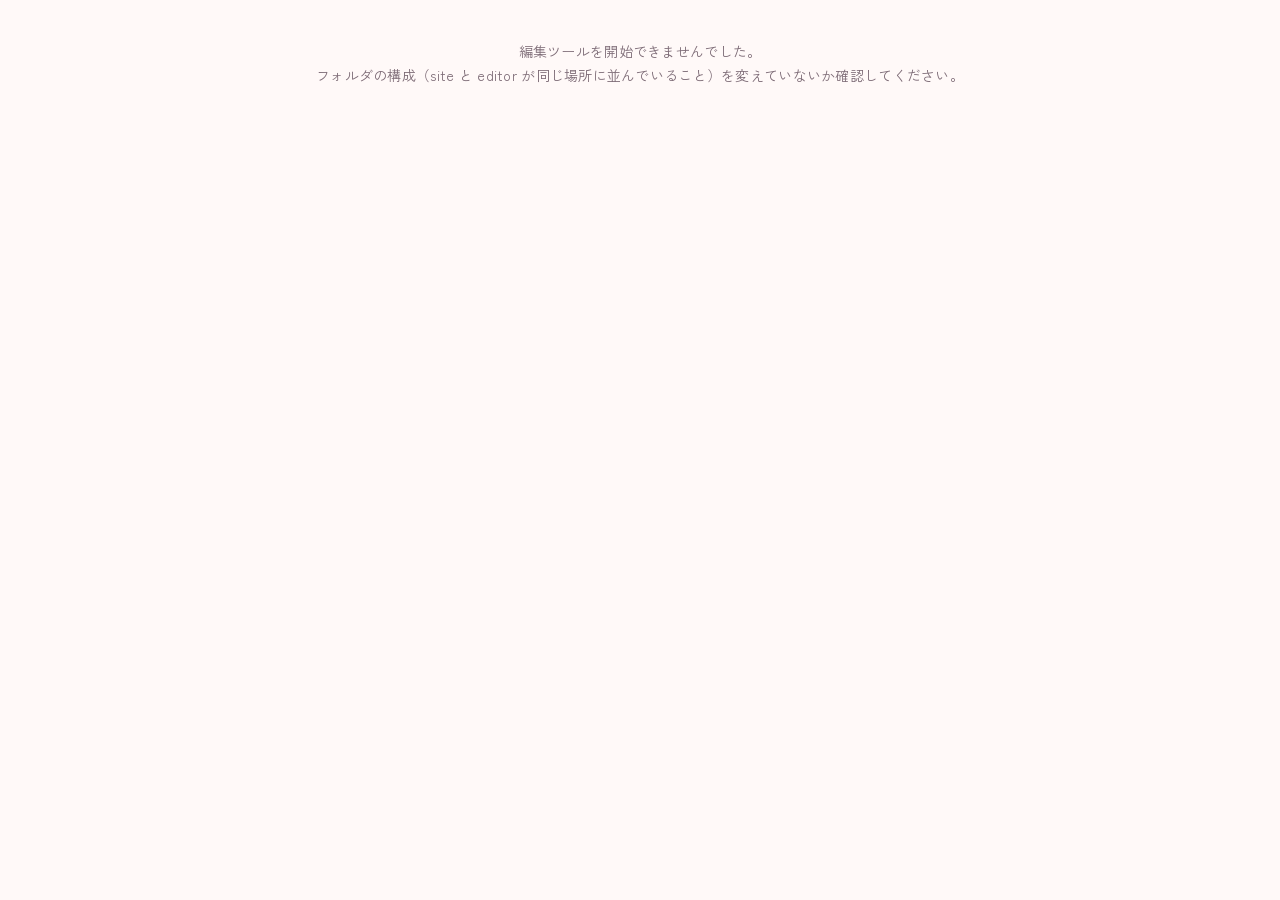
==== index.html @ 4fd126c3 "Add files via upload" ====
<!doctype html>
<html lang="ja">
<head>
<meta charset="utf-8">
<meta name="viewport" content="width=device-width,initial-scale=1">
<meta name="robots" content="noindex,nofollow">
<title>melune 編集ツール</title>
<link rel="stylesheet" href="https://fonts.googleapis.com/css2?family=Zen+Kaku+Gothic+New:wght@300;400;500;700&amp;family=Zen+Maru+Gothic:wght@300;400;500;700&amp;family=Shippori+Mincho:wght@400;500;700&amp;family=Cormorant+Garamond:ital,wght@0,300;0,400;0,500;0,700;1,300;1,400;1,500;1,700&amp;family=Dancing+Script:wght@400;500;700&amp;family=Yomogi&amp;family=DotGothic16&amp;display=swap">
<link rel="stylesheet" href="editor.css">
</head>
<body>
<div id="editor"></div>
<noscript><p style="padding:2em;text-align:center">この編集ツールを使うには JavaScript を有効にしてください。</p></noscript>
<script src="../site/data/site.js"></script>
<script src="../site/assets/site.js"></script>
<script src="editor.js"></script>
</body>
</html>
---- editor.css ----
/* melune editor styles (local tool) */
html,body{margin:0;padding:0}
body{background:#FFF9F8;color-scheme:light}
#editor{--ink:#493843;--bg:#FFF9F8;--rose:#EBA4B7;--rose-d:#A9475F;--tint:#FCEEF1;--lilac:#F1EAF8;--line:#EADCE1;--mute:#7C6A75;
  position:relative;min-height:100vh;background:var(--bg);color:var(--ink);font-family:'Zen Kaku Gothic New','Hiragino Kaku Gothic ProN','Yu Gothic',sans-serif;font-size:14px;line-height:1.7;letter-spacing:.02em}
#editor *,#editor *::before,#editor *::after{box-sizing:border-box}
#editor [hidden]{display:none!important}
#editor h2{margin:0 0 6px;font-size:16px;font-weight:700;letter-spacing:.08em}
#editor p{margin:0}
#editor button,#editor input,#editor select,#editor textarea{font:inherit;color:inherit}
#editor :focus-visible{outline:2px solid var(--rose-d);outline-offset:2px}
#editor .ed-bar{position:sticky;top:env(safe-area-inset-top,0px);z-index:20;background:color-mix(in srgb,var(--bg) 92%,transparent);-webkit-backdrop-filter:blur(10px);backdrop-filter:blur(10px);border-bottom:1px solid var(--line);
  padding:10px clamp(12px,3vw,24px);display:flex;flex-wrap:wrap;align-items:center;justify-content:space-between;gap:8px 16px}
#editor .ed-top{display:flex;flex-wrap:wrap;align-items:baseline;gap:2px 14px;min-width:0}
#editor .ed-brand{font-family:'Cormorant Garamond','Shippori Mincho',serif;font-size:22px;font-weight:600;letter-spacing:.12em}
#editor .ed-brand small{font-family:inherit;font-size:12px;margin-left:10px;color:var(--mute);letter-spacing:.1em;font-family:'Zen Kaku Gothic New',sans-serif}
#editor .ed-status{font-size:12px;color:var(--mute)}
#editor .ed-status b{font-weight:500;color:var(--rose-d)}
#editor .ed-status .bad{color:#B3261E}
#editor .ed-actions{display:flex;flex-wrap:wrap;gap:8px}
#editor .btn-s,#editor .btn-p,#editor .btn-d{display:inline-flex;align-items:center;justify-content:center;gap:6px;padding:7px 16px;border-radius:999px;cursor:pointer;border:1px solid var(--line);background:#fff;font-size:13px;letter-spacing:.06em;line-height:1.5;transition:background-color .2s,transform .15s}
#editor .btn-s:hover{background:var(--tint)}
#editor .btn-p{background:var(--ink);border-color:var(--ink);color:#fff}
#editor .btn-p:hover{background:#5d4a56}
#editor .btn-d{color:var(--rose-d);background:transparent}
#editor .btn-d:hover{background:#FBE9EC}
#editor .btn-d.is-armed{background:var(--rose-d);color:#fff;border-color:var(--rose-d)}
#editor button:disabled{opacity:.5;cursor:not-allowed}
#editor .ed-tabs{display:flex;gap:4px;overflow-x:auto;padding:10px clamp(12px,3vw,24px) 0;max-width:920px;margin:0 auto;scrollbar-width:thin}
#editor .ed-tabs button{flex:none;border:0;background:transparent;padding:8px 16px;border-radius:12px 12px 0 0;cursor:pointer;color:var(--mute);font-size:14px;letter-spacing:.08em;border-bottom:2px solid transparent}
#editor .ed-tabs button[aria-selected="true"]{color:var(--ink);font-weight:700;border-bottom-color:var(--rose)}
#editor .ed-main{max-width:920px;margin:0 auto;padding:16px clamp(12px,3vw,24px) 40px;display:flex;flex-direction:column;gap:14px}
#editor .ed-card{background:#fff;border:1px solid var(--line);border-radius:18px;padding:clamp(14px,3vw,22px)}
#editor .ed-hint{font-size:12px;color:var(--mute);margin:2px 0 10px}
#editor .ed-warn{font-size:12px;color:var(--rose-d);margin:6px 0}
#editor .row{display:flex;flex-wrap:wrap;gap:8px;align-items:center;margin-top:10px}
#editor label.f{display:flex;flex-direction:column;gap:3px;font-size:12px;color:var(--mute);margin-top:10px;min-width:0}
#editor label.f>input,#editor label.f>textarea,#editor label.f>select,#editor .f-in{width:100%;padding:8px 12px;border:1px solid var(--line);border-radius:12px;background:#fff;color:var(--ink);font-size:14px;letter-spacing:.02em}
#editor textarea{resize:vertical;min-height:70px;line-height:1.7}
#editor .thumb-hero{border-radius:14px;background:var(--lilac);overflow:hidden;line-height:0;max-width:560px}
#editor .thumb-hero img{width:100%;height:auto;display:block}
#editor .thumb-hero.empty{display:flex;align-items:center;justify-content:center;aspect-ratio:21/9;color:var(--mute);font-size:12px;line-height:1.5}
#editor .thumb-icon{width:96px;height:96px;border-radius:50%;background:var(--lilac);object-fit:cover;display:block}
#editor .thumb-icon.empty{display:flex;align-items:center;justify-content:center;color:var(--mute);font-size:12px}
#editor .pair{display:grid;grid-template-columns:1fr 1fr;gap:0 12px}
#editor .link-row{display:grid;grid-template-columns:minmax(0,1fr) minmax(0,2fr) auto;gap:8px;margin-top:8px;align-items:center}
#editor .link-row input,#editor .cat-row input{width:100%;padding:8px 12px;border:1px solid var(--line);border-radius:12px;background:#fff;min-width:0}
#editor .cat-row{display:grid;grid-template-columns:minmax(0,1fr) auto;gap:8px;margin-top:8px;align-items:center}
#editor .cat-row .row{margin:0}
#editor .wk{display:grid;grid-template-columns:minmax(72px,120px) minmax(0,1fr);gap:14px;padding:14px 0;border-top:1px solid var(--line)}
#editor .wk:first-of-type{border-top:0}
#editor .wk-thumb{position:relative;line-height:0;align-self:start;background:var(--lilac);border-radius:10px;overflow:hidden;min-height:60px}
#editor .wk-thumb img{width:100%;height:auto;display:block}
#editor .wk-no{position:absolute;left:6px;top:6px;line-height:1;font-size:11px;padding:3px 7px;border-radius:999px;background:rgba(255,255,255,.92);color:var(--ink)}
#editor .wk .row{margin-top:10px}
#editor .empty-note{padding:22px;text-align:center;color:var(--mute);background:var(--tint);border-radius:14px}
#editor .seg{display:inline-flex;border:1px solid var(--line);border-radius:999px;overflow:hidden;background:#fff}
#editor .seg label,#editor .seg button{padding:6px 16px;cursor:pointer;font-size:13px;border:0;background:transparent;margin:0}
#editor .seg input{position:absolute;opacity:0;pointer-events:none}
#editor .seg label:has(input:checked),#editor .seg button[aria-pressed="true"]{background:var(--ink);color:#fff}
#editor .seg label:has(input:focus-visible){outline:2px solid var(--rose-d);outline-offset:-2px}
#editor .color-row{display:flex;gap:8px;align-items:center}
#editor .color-row input[type=color]{width:42px;height:36px;padding:2px;border:1px solid var(--line);border-radius:10px;background:#fff;cursor:pointer;flex:none}
#editor .color-row input[type=text]{width:110px;padding:8px 10px;border:1px solid var(--line);border-radius:12px;background:#fff;font-variant-numeric:tabular-nums}
#editor .chk{display:flex;align-items:center;gap:8px;margin-top:12px;font-size:14px;cursor:pointer}
#editor .sample{margin-top:14px;padding:22px 18px;border-radius:16px;background:var(--bg);color:var(--ink);border:1px dashed var(--line);font-family:var(--f-body);font-weight:var(--fw-body);font-style:var(--fst);text-align:center}
#editor .sample .s-h{font-family:var(--f-head);font-weight:var(--fw-head);font-size:26px;letter-spacing:.14em;line-height:1.3}
#editor .sample .s-t{font-family:var(--f-head);font-weight:var(--fw-head);letter-spacing:.2em;margin-top:4px}
#editor .sample .s-b{margin-top:10px;font-size:14px}
#editor .sample .s-chip{display:inline-block;margin-top:12px;padding:3px 16px;border-radius:999px;background:color-mix(in srgb,var(--accent) 40%,var(--bg));font-size:12px;letter-spacing:.1em}
#editor .meter{height:10px;border-radius:999px;background:var(--lilac);overflow:hidden;margin-top:8px}
#editor .meter i{display:block;height:100%;background:var(--rose);border-radius:999px}
#editor .meter.is-over i{background:#B3261E}
#editor .checks{list-style:none;margin:8px 0 0;padding:0;display:flex;flex-direction:column;gap:4px;font-size:13px}
#editor .checks li::before{content:"○";color:var(--rose-d);margin-right:8px}
#editor .checks li.ok::before{content:"●"}
#editor .ed-foot{max-width:920px;margin:0 auto;padding:0 clamp(12px,3vw,24px) 36px;text-align:center}
#editor .ed-foot button{border:0;background:none;color:var(--mute);text-decoration:underline;text-underline-offset:4px;cursor:pointer;font-size:12px}
#editor .ed-busy,#editor .ed-toast{position:fixed;left:50%;transform:translateX(-50%);z-index:90;padding:9px 20px;border-radius:999px;font-size:13px;max-width:calc(100vw - 32px);text-align:center;box-shadow:0 10px 30px rgba(73,56,67,.22)}
#editor .ed-busy{top:calc(env(safe-area-inset-top,0px) + 76px);background:#fff;color:var(--ink);border:1px solid var(--line)}
#editor .ed-toast{bottom:calc(env(safe-area-inset-bottom,0px) + 24px);background:var(--ink);color:#fff}
#editor .ed-toast.bad{background:#8E2A2A}
#editor .ed-ov{position:fixed;inset:0;z-index:70;background:rgba(73,56,67,.5);display:flex;align-items:center;justify-content:center;padding:clamp(8px,2vw,24px)}
#editor .dlg{background:var(--bg);border-radius:20px;padding:24px;max-width:460px;width:100%;box-shadow:0 24px 70px rgba(73,56,67,.3)}
#editor .dlg p+p{margin-top:8px}
#editor .dlg .row{justify-content:flex-end;margin-top:18px}
#editor .pv{background:var(--bg);border-radius:20px;width:100%;height:100%;max-width:1400px;display:flex;flex-direction:column;overflow:hidden}
#editor .pv-bar{display:flex;flex-wrap:wrap;align-items:center;gap:8px 12px;padding:10px 14px;border-bottom:1px solid var(--line)}
#editor .pv-note{font-size:12px;color:var(--mute);flex:1 1 180px;min-width:0}
#editor .pv-stage{flex:1;min-height:0;overflow:auto;background:#EDE3E9;display:flex;justify-content:center;align-items:flex-start;padding:12px}
#editor .pv-stage iframe{border:0;display:block;background:#fff}
#editor .pv-pc{overflow:hidden;border-radius:10px;box-shadow:0 8px 30px rgba(73,56,67,.2);background:#fff;flex:none}
#editor .pv-sp{flex:none;padding:10px;border-radius:38px;background:var(--ink);box-shadow:0 12px 36px rgba(73,56,67,.3)}
#editor .pv-sp iframe{border-radius:28px}
#editor .ed-boot{padding:40px 20px;text-align:center;color:var(--mute)}
@media (max-width:640px){
  #editor .pair{grid-template-columns:1fr}
  #editor .link-row{grid-template-columns:1fr auto}
  #editor .link-row input:nth-child(2){grid-column:1 / -1;grid-row:2}
  #editor .wk{grid-template-columns:76px minmax(0,1fr);gap:10px}
}

#editor .ed-note{margin:0;padding:8px clamp(12px,3vw,24px);font-size:12px;color:var(--mute);background:var(--lilac);text-align:center}
#editor .steps{margin:10px 0 0;padding-left:1.4em;display:flex;flex-direction:column;gap:4px;font-size:13px}
#editor code{font-family:ui-monospace,SFMono-Regular,Menlo,Consolas,monospace;font-size:12px;background:var(--tint);padding:1px 6px;border-radius:6px}
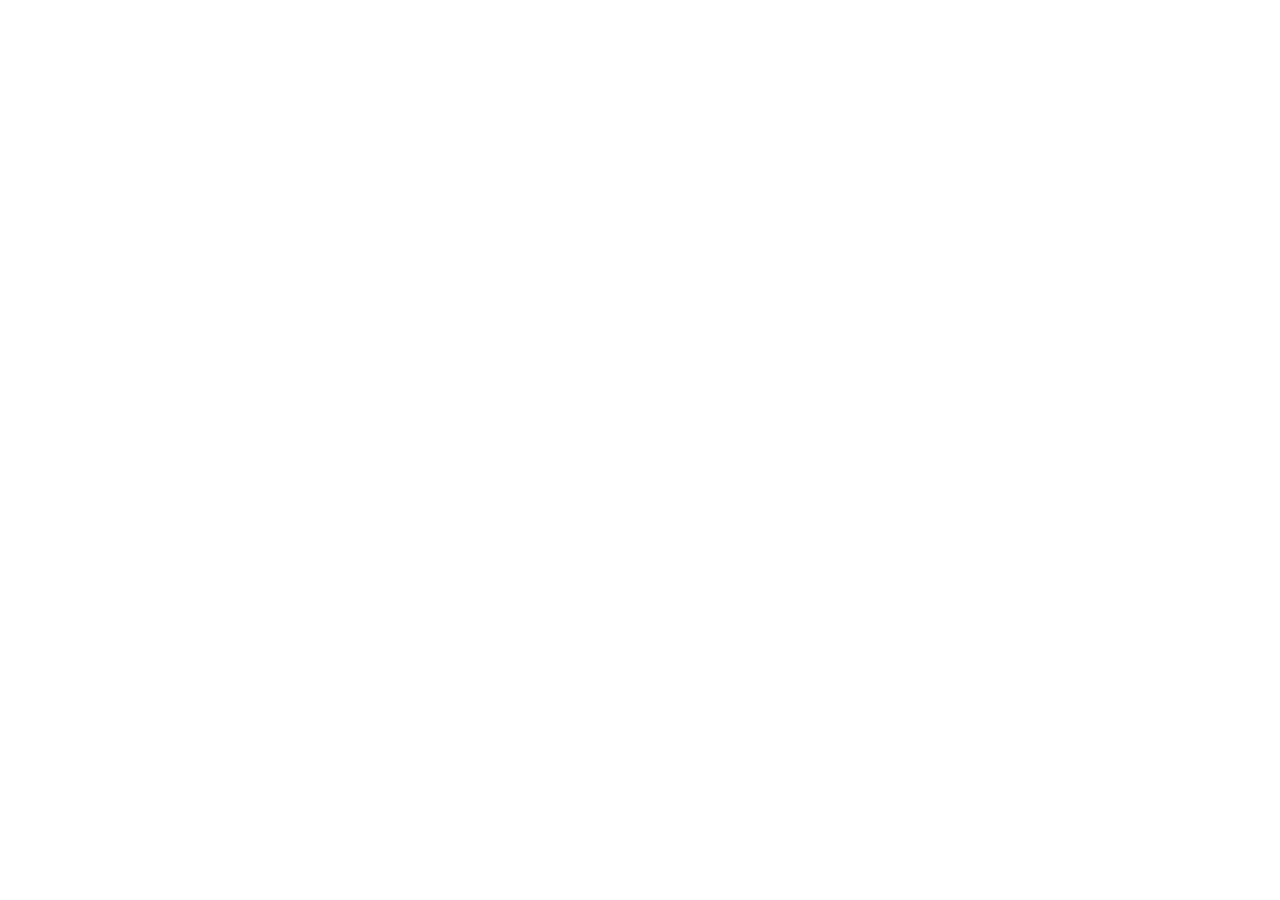
==== commit acb719c9: "Add files via upload" ====
--- a/index.html
+++ b/index.html
@@ -3,16 +3,19 @@
 <head>
 <meta charset="utf-8">
 <meta name="viewport" content="width=device-width,initial-scale=1">
-<meta name="robots" content="noindex,nofollow">
-<title>melune 編集ツール</title>
+<title>melune</title>
+<meta name="description" content="甘く、繊細に、ときめきを描く。melune のイラストポートフォリオ。">
+<meta name="theme-color" content="#FFF9F8">
+<link rel="icon" href="favicon.svg" type="image/svg+xml">
+<link rel="preconnect" href="https://fonts.googleapis.com">
+<link rel="preconnect" href="https://fonts.gstatic.com" crossorigin>
 <link rel="stylesheet" href="https://fonts.googleapis.com/css2?family=Zen+Kaku+Gothic+New:wght@300;400;500;700&amp;family=Zen+Maru+Gothic:wght@300;400;500;700&amp;family=Shippori+Mincho:wght@400;500;700&amp;family=Cormorant+Garamond:ital,wght@0,300;0,400;0,500;0,700;1,300;1,400;1,500;1,700&amp;family=Dancing+Script:wght@400;500;700&amp;family=Yomogi&amp;family=DotGothic16&amp;display=swap">
-<link rel="stylesheet" href="editor.css">
+<link rel="stylesheet" href="assets/style.css">
 </head>
 <body>
-<div id="editor"></div>
-<noscript><p style="padding:2em;text-align:center">この編集ツールを使うには JavaScript を有効にしてください。</p></noscript>
-<script src="../site/data/site.js"></script>
-<script src="../site/assets/site.js"></script>
-<script src="editor.js"></script>
+<div id="melune-root"></div>
+<noscript><p style="padding:2em;text-align:center;color:#493843">このページを見るには JavaScript を有効にしてください。</p></noscript>
+<script src="data/site.js"></script>
+<script src="assets/site.js"></script>
 </body>
 </html>
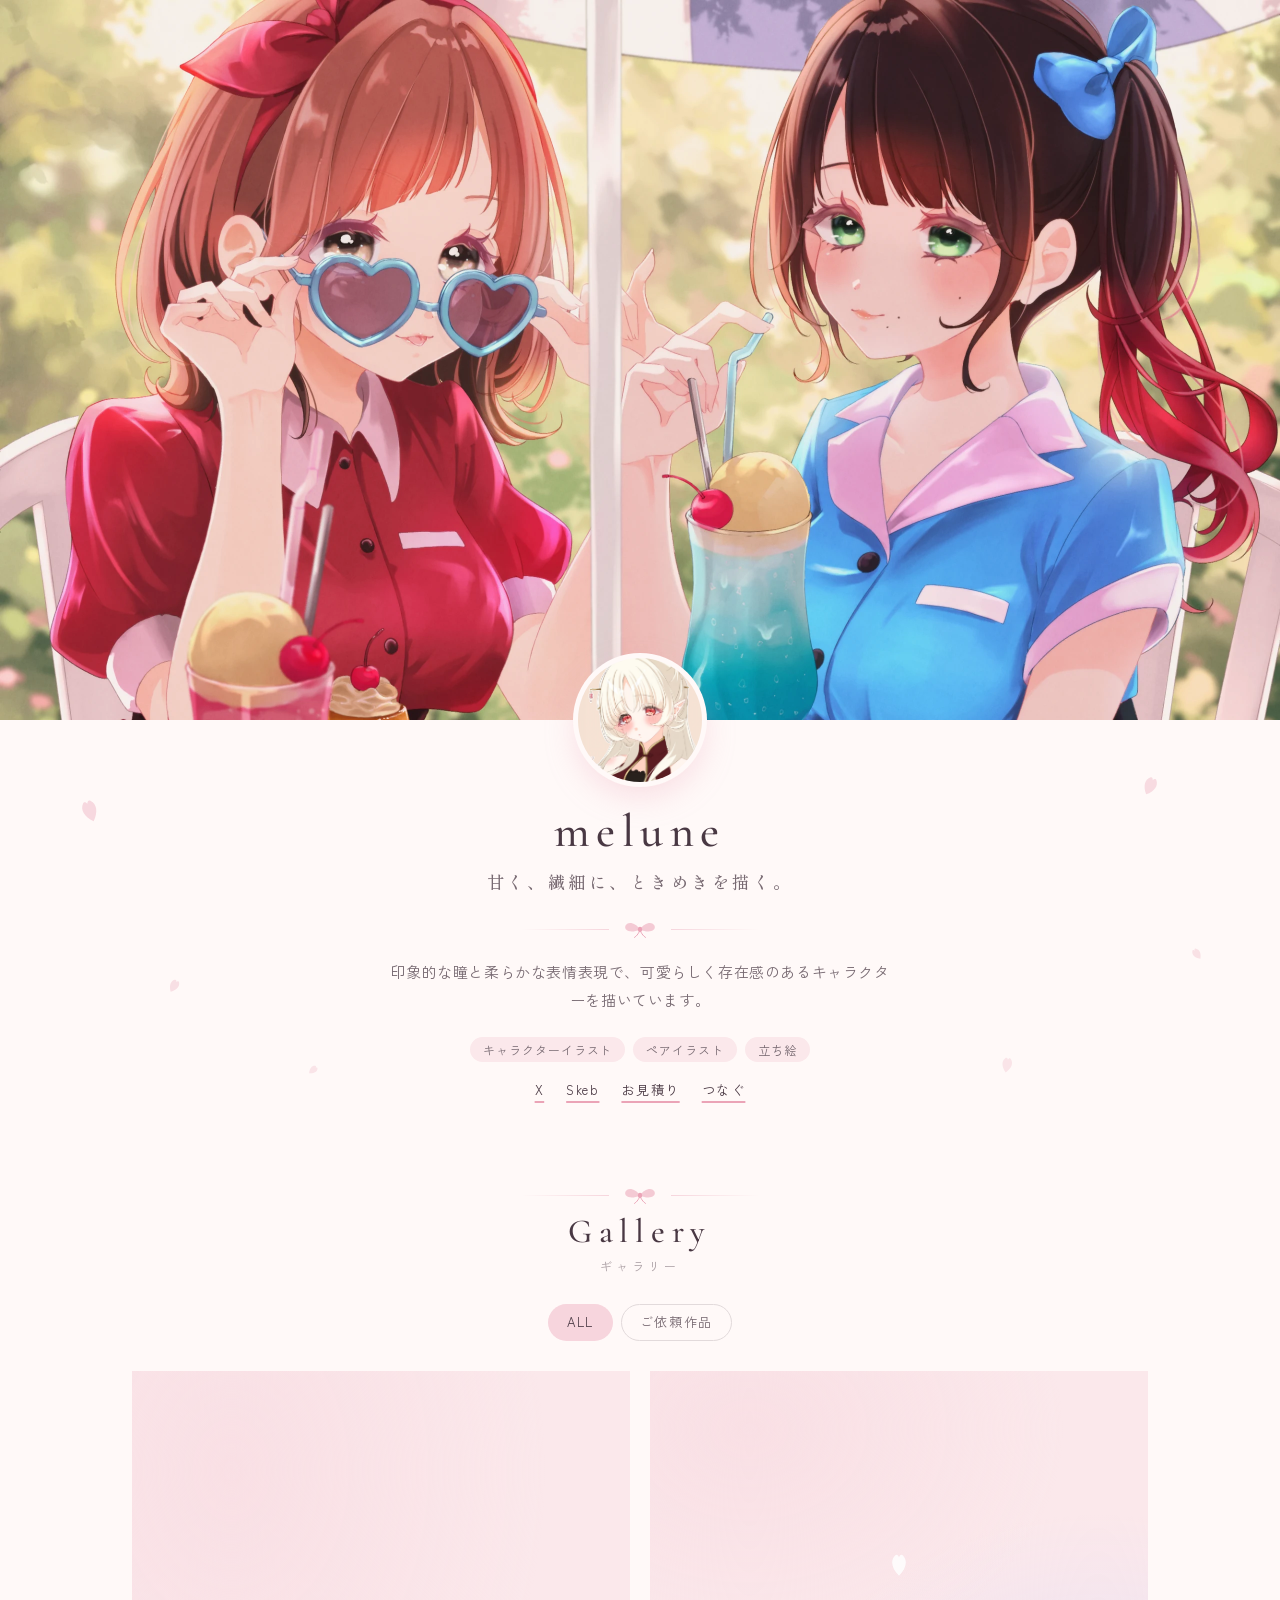
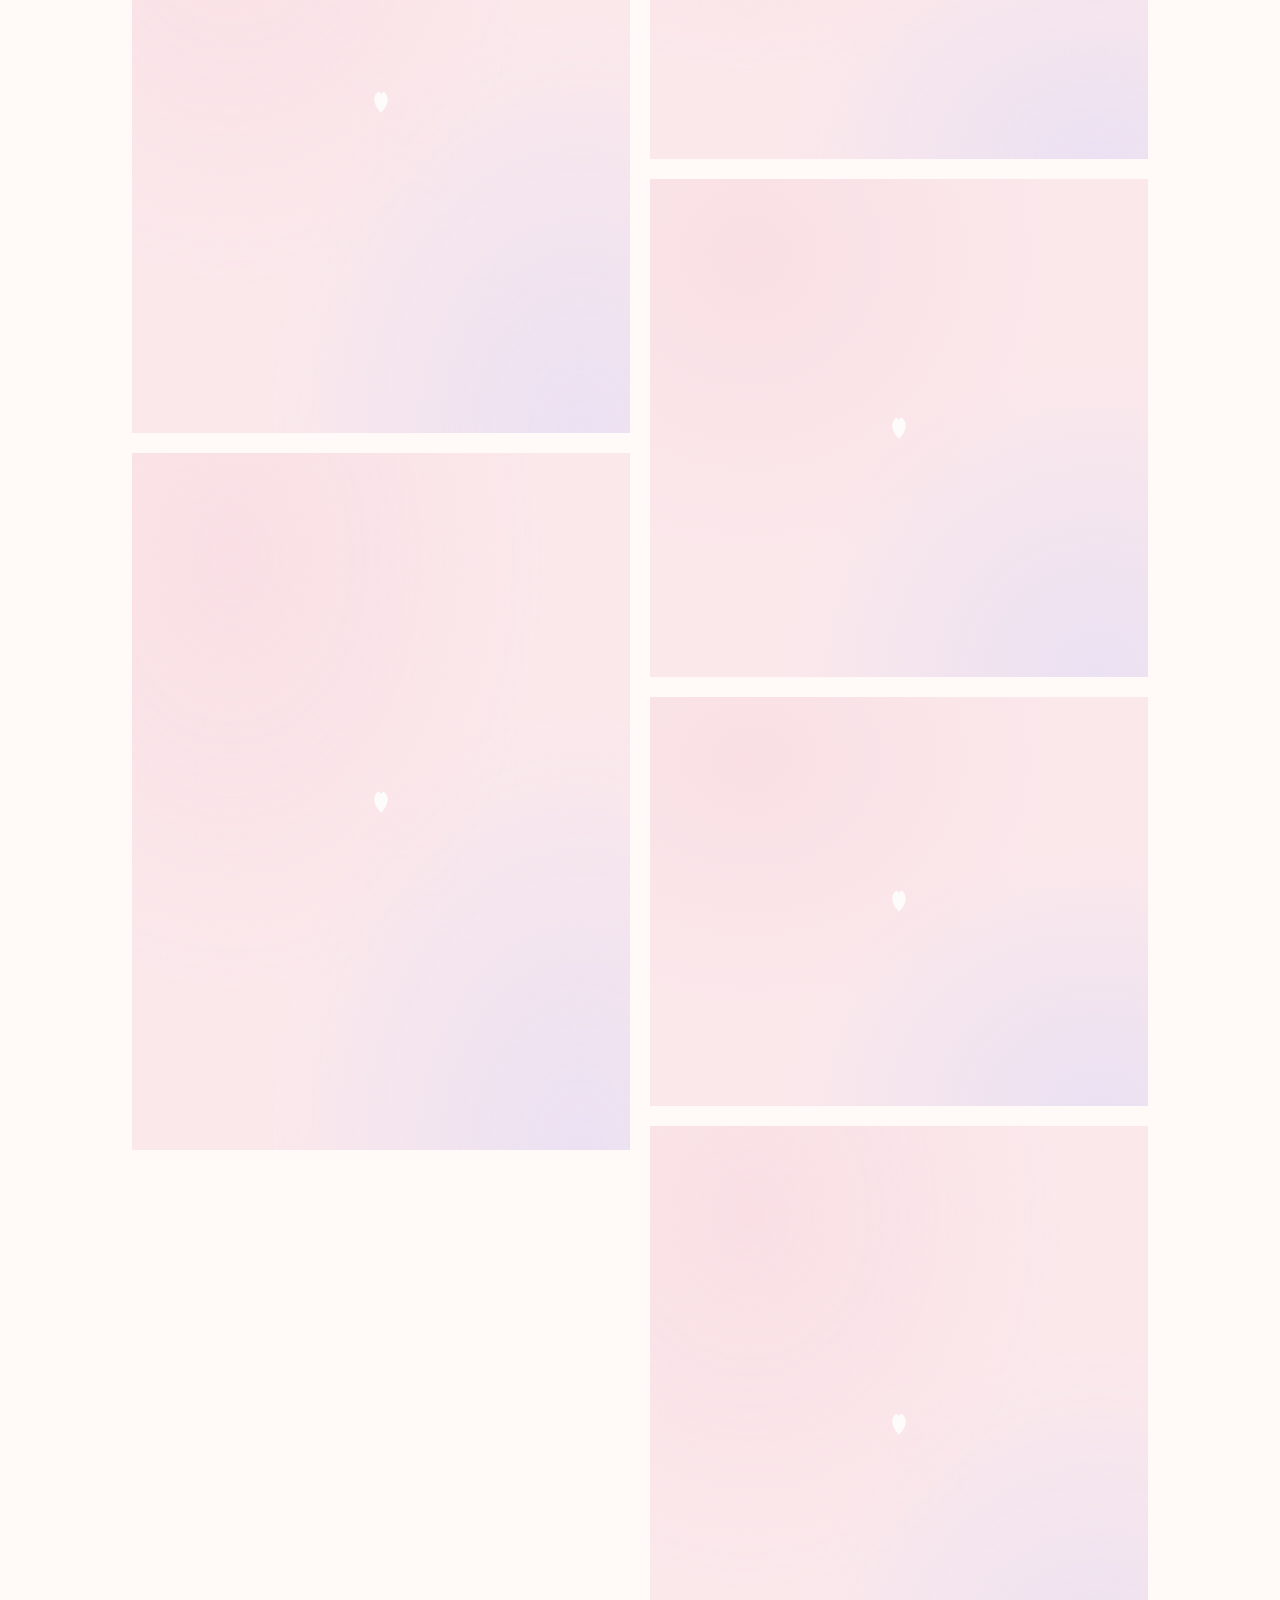
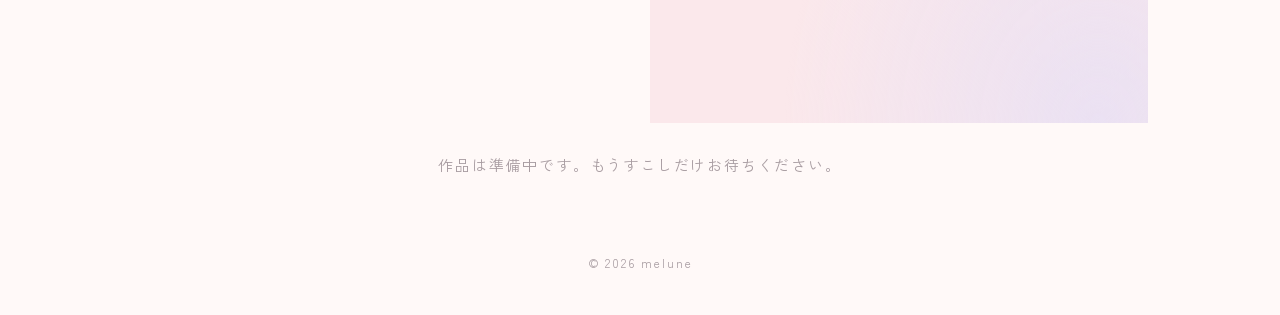
==== commit 17f79750: "Add robots meta tag to index.html Added robots meta tag to prevent AI indexing." ====
--- a/index.html
+++ b/index.html
@@ -6,6 +6,7 @@
 <title>melune</title>
 <meta name="description" content="甘く、繊細に、ときめきを描く。melune のイラストポートフォリオ。">
 <meta name="theme-color" content="#FFF9F8">
+<meta name="robots" content="noai, noimageai">
 <link rel="icon" href="favicon.svg" type="image/svg+xml">
 <link rel="preconnect" href="https://fonts.googleapis.com">
 <link rel="preconnect" href="https://fonts.gstatic.com" crossorigin>
--- a/assets/style.css
+++ b/assets/style.css
@@ -0,0 +1,139 @@
+/* melune portfolio — site styles */
+html,body{margin:0;padding:0}
+body{background:#FFF9F8;color-scheme:light}
+img{max-width:100%}
+[hidden]{display:none!important}
+/* Layout concept: full-bleed hero, round icon overlapping its lower edge, centered profile, two-column natural-ratio gallery. */
+.site{
+  --ink:#493843;--bg:#FFF9F8;--accent:#EBA4B7;
+  --f-head:'Cormorant Garamond','Shippori Mincho','Hiragino Mincho ProN',serif;
+  --f-body:'Zen Kaku Gothic New','Hiragino Kaku Gothic ProN','Yu Gothic',sans-serif;
+  --fw-body:400;--fw-head:500;--fst:normal;
+  --ink-2:color-mix(in srgb,var(--ink) 74%,var(--bg));
+  --ink-3:color-mix(in srgb,var(--ink) 48%,var(--bg));
+  --tint:color-mix(in srgb,var(--accent) 20%,var(--bg));
+  --tint-2:color-mix(in srgb,var(--accent) 42%,var(--bg));
+  --line:color-mix(in srgb,var(--ink) 16%,var(--bg));
+  --icon:124px;--gap:clamp(8px,1.6vw,20px);
+  position:relative;background:var(--bg);color:var(--ink);
+  font-family:var(--f-body);font-weight:var(--fw-body);font-style:var(--fst);
+  font-size:15px;line-height:1.9;letter-spacing:.04em;min-height:100vh;
+  overflow-x:clip;-webkit-text-size-adjust:100%;text-size-adjust:100%;
+}
+.site *,.site *::before,.site *::after{box-sizing:border-box}
+.site [hidden]{display:none!important}
+.site h1,.site h2,.site h3,.site p,.site figure,.site ul{margin:0;padding:0}
+.site a{color:inherit}
+.site button{font:inherit;color:inherit;letter-spacing:inherit}
+.site :focus-visible{outline:2px solid var(--accent);outline-offset:3px}
+.site .pt{position:absolute;color:var(--accent);pointer-events:none;display:block}
+.site .pt svg{width:100%;height:100%;display:block}
+
+.site .hero{display:block;width:100%;line-height:0;position:relative}
+.site .hero>img{display:block;width:100%;height:auto}
+.site .hero-ph{aspect-ratio:21/9;min-height:190px;width:100%;position:relative;overflow:hidden;
+  background:
+   radial-gradient(70% 120% at 12% 20%,color-mix(in srgb,var(--accent) 40%,var(--bg)) 0,transparent 62%),
+   radial-gradient(60% 110% at 88% 10%,color-mix(in srgb,#C9BAEA 48%,var(--bg)) 0,transparent 60%),
+   radial-gradient(80% 90% at 55% 105%,color-mix(in srgb,#BFDDF2 42%,var(--bg)) 0,transparent 64%),
+   var(--bg)}
+.site .hero-ph .pt{color:#fff}
+
+.site .profile{position:relative;z-index:1;text-align:center;padding:0 clamp(16px,5vw,40px) 8px;margin-top:calc(var(--icon) / -2)}
+.site .petals{position:absolute;inset:calc(var(--icon) / 2) 0 0 0;pointer-events:none}
+.site .icon-wrap{position:relative}
+.site .icon{display:block;margin:0 auto;width:var(--icon);height:var(--icon);border-radius:50%;object-fit:cover;background:var(--tint);
+  box-shadow:0 0 0 5px var(--bg),0 12px 32px color-mix(in srgb,var(--accent) 36%,transparent)}
+.site .icon-ph{display:flex;align-items:center;justify-content:center;font-family:var(--f-head);font-weight:var(--fw-head);font-size:calc(var(--icon) * .42);color:var(--ink-3);text-transform:uppercase}
+.site .name{font-family:var(--f-head);font-weight:var(--fw-head);font-size:clamp(1.8rem,1.2rem + 2.4vw,2.9rem);letter-spacing:.14em;line-height:1.25;margin-top:20px;overflow-wrap:anywhere}
+.site .tagline{font-family:var(--f-head);font-weight:var(--fw-head);font-size:clamp(.92rem,.85rem + .3vw,1.08rem);letter-spacing:.2em;color:var(--ink-2);margin-top:8px;text-wrap:balance}
+.site .orn{display:flex;align-items:center;justify-content:center;gap:14px;color:var(--accent);margin:20px auto}
+.site .orn::before,.site .orn::after{content:"";height:1px;width:clamp(36px,12vw,88px)}
+.site .orn::before{background:linear-gradient(90deg,transparent,var(--tint-2))}
+.site .orn::after{background:linear-gradient(270deg,transparent,var(--tint-2))}
+.site .orn svg{width:34px;height:17px;display:block}
+.site .intro{max-width:34em;margin:0 auto;color:var(--ink-2);text-wrap:pretty;overflow-wrap:anywhere}
+.site .tags{display:flex;flex-wrap:wrap;justify-content:center;gap:8px;margin-top:22px;list-style:none}
+.site .tags li{font-size:12px;line-height:1.6;padding:3px 13px;border-radius:999px;background:var(--tint);color:var(--ink-2);letter-spacing:.08em}
+.site .links{display:flex;flex-wrap:wrap;justify-content:center;gap:4px 22px;margin-top:16px}
+.site .links a{font-size:13px;letter-spacing:.12em;text-decoration:underline;text-decoration-color:var(--accent);text-decoration-thickness:2px;text-underline-offset:6px}
+
+.site .gallery{max-width:1080px;margin:0 auto;padding:clamp(44px,8vw,76px) clamp(12px,3vw,32px) 0}
+.site .g-head{text-align:center}
+.site .g-head .orn{margin:0 auto 6px}
+.site .g-en{font-family:var(--f-head);font-weight:var(--fw-head);font-size:clamp(1.5rem,1.2rem + 1.2vw,2.1rem);letter-spacing:.2em;line-height:1.3}
+.site .g-ja{font-size:12px;letter-spacing:.34em;color:var(--ink-3);margin-top:2px}
+.site .filters{display:flex;flex-direction:column;align-items:center;gap:10px;margin:26px 0 clamp(18px,3vw,30px)}
+.site .f-group{display:flex;flex-wrap:wrap;justify-content:center;align-items:center;gap:8px}
+.site .f-label{font-size:11px;letter-spacing:.24em;color:var(--ink-3);margin-right:6px}
+.site .f-main{display:flex;flex-wrap:wrap;justify-content:center;align-items:center;gap:8px}
+.site .chip.more{display:inline-flex;align-items:center;gap:6px;border-style:dashed}
+.site .chip.more .plus{display:inline-block;font-size:17px;line-height:1;transition:transform .25s}
+.site .chip.more.is-open{background:var(--tint)}
+.site .chip.more.is-open .plus{transform:rotate(45deg)}
+.site .f-count{display:inline-flex;align-items:center;justify-content:center;min-width:18px;height:18px;padding:0 5px;border-radius:999px;background:var(--accent);color:var(--ink);font-size:11px;line-height:1}
+.site .f-more{display:flex;flex-direction:column;align-items:center;gap:12px;width:100%;max-width:640px;padding:16px clamp(12px,3vw,24px);border-radius:20px;background:var(--tint)}
+.site .f-more .chip{background:var(--bg)}
+.site .f-more .chip:hover{background:var(--tint-2)}
+.site .f-more .chip.is-on{background:var(--tint-2);border-color:transparent}
+.site .f-clear{border:0;background:none;padding:2px 6px;cursor:pointer;font-size:12px;color:var(--ink-3);text-decoration:underline;text-underline-offset:4px;letter-spacing:.1em}
+.site .chip{font-size:13px;letter-spacing:.12em;padding:5px 18px;border-radius:999px;border:1px solid var(--line);background:transparent;color:var(--ink-2);cursor:pointer;transition:background-color .2s,color .2s,border-color .2s}
+.site .chip:hover{background:var(--tint)}
+.site .chip.is-on{background:var(--tint-2);border-color:transparent;color:var(--ink)}
+.site .cols{display:flex;gap:var(--gap);align-items:flex-start}
+.site .col{flex:1 1 0;min-width:0;display:flex;flex-direction:column;gap:var(--gap)}
+.site .work{display:block;position:relative;width:100%;margin:0;padding:0;border:0;background:none;line-height:0;cursor:zoom-in;text-align:left}
+.site .work>img{display:block;width:100%;height:auto;transition:filter .25s}
+.site .work .cap{position:absolute;left:0;right:0;bottom:0;padding:34px 14px 11px;line-height:1.5;font-family:var(--f-head);font-weight:var(--fw-head);font-size:.9rem;letter-spacing:.1em;color:#fff;
+  background:linear-gradient(to top,color-mix(in srgb,var(--ink) 62%,transparent),transparent);opacity:0;transition:opacity .25s;pointer-events:none}
+@media (hover:hover){.site .work:hover>img{filter:brightness(1.03) saturate(1.04)}.site .work:hover .cap,.site .work:focus-visible .cap{opacity:1}}
+.site .ph{width:100%;position:relative;overflow:hidden;
+  background:radial-gradient(90% 90% at 20% 15%,color-mix(in srgb,var(--accent) 30%,var(--bg)),transparent 70%),radial-gradient(90% 90% at 90% 100%,color-mix(in srgb,#C9BAEA 38%,var(--bg)),transparent 70%),var(--tint)}
+.site .ph .pt{left:50%;top:50%;width:26px;height:26px;margin:-13px 0 0 -13px;color:#fff;opacity:.85}
+.site .empty{text-align:center;color:var(--ink-3);margin-top:28px;letter-spacing:.12em}
+
+.site .cta{max-width:660px;margin:clamp(56px,9vw,92px) auto 0;padding:0 clamp(16px,5vw,32px);text-align:center}
+.site .cta-card{background:var(--tint);border-radius:28px;padding:clamp(28px,6vw,44px) clamp(20px,5vw,44px)}
+.site .cta-en{font-family:var(--f-head);font-weight:var(--fw-head);font-size:clamp(1.3rem,1.1rem + .8vw,1.7rem);letter-spacing:.2em}
+.site .cta-body{margin-top:10px;color:var(--ink-2);text-wrap:pretty;white-space:pre-line}
+.site .btn{display:inline-block;margin-top:22px;padding:11px 32px;border-radius:999px;background:var(--accent);color:var(--ink);text-decoration:none;letter-spacing:.14em;font-size:14px;transition:transform .2s,box-shadow .2s}
+.site .btn:hover{transform:translateY(-2px);box-shadow:0 10px 24px color-mix(in srgb,var(--accent) 45%,transparent)}
+.site .foot{padding:clamp(48px,8vw,72px) 16px 40px;text-align:center;font-size:12px;color:var(--ink-3);letter-spacing:.16em}
+.site .copy{user-select:none;-webkit-user-select:none}
+
+.site .modal{position:fixed;inset:0;z-index:50;display:flex;align-items:center;justify-content:center;padding:clamp(8px,2vw,24px)}
+.site .m-back{position:absolute;inset:0;background:color-mix(in srgb,var(--bg) 84%,transparent);-webkit-backdrop-filter:blur(14px);backdrop-filter:blur(14px)}
+.site .m-card{position:relative;max-width:min(1000px,100%);max-height:100%;overflow:auto;background:var(--bg);border-radius:20px;padding:clamp(10px,2vw,18px) clamp(10px,2vw,18px) clamp(16px,3vw,26px);
+  box-shadow:0 24px 70px color-mix(in srgb,var(--ink) 22%,transparent)}
+.site .m-img{display:flex;justify-content:center;line-height:0}
+.site .m-img img{display:block;max-width:100%;max-height:calc(100vh - 220px);width:auto;height:auto}
+.site .m-cap{text-align:center;padding:16px 8px 0;max-width:42em;margin:0 auto}
+.site .m-meta{display:flex;flex-wrap:wrap;justify-content:center;gap:6px}
+.site .m-cat{display:inline-block;font-size:11px;letter-spacing:.14em;padding:1px 12px;border-radius:999px;background:var(--tint);color:var(--ink-2)}
+.site .m-title{font-family:var(--f-head);font-weight:var(--fw-head);font-size:clamp(1.1rem,1rem + .6vw,1.4rem);letter-spacing:.12em;line-height:1.5;margin-top:8px;overflow-wrap:anywhere}
+.site .m-desc{margin-top:8px;color:var(--ink-2);white-space:pre-line;text-wrap:pretty;overflow-wrap:anywhere}
+.site .m-x,.site .m-nav{position:absolute;display:flex;align-items:center;justify-content:center;width:40px;height:40px;border-radius:50%;border:0;padding:0;cursor:pointer;
+  background:color-mix(in srgb,var(--bg) 88%,transparent);color:var(--ink);font-size:22px;line-height:1;box-shadow:0 4px 16px color-mix(in srgb,var(--ink) 16%,transparent);transition:background-color .2s}
+.site .m-x:hover,.site .m-nav:hover{background:var(--tint-2)}
+.site .m-x{top:10px;right:10px;z-index:2}
+.site .m-nav{top:50%;margin-top:-20px;z-index:2}
+.site .m-nav.prev{left:clamp(6px,2vw,22px)}
+.site .m-nav.next{right:clamp(6px,2vw,22px)}
+
+@media (max-width:640px){
+  .site{--icon:88px;font-size:14px;line-height:1.85}
+  .site .name{letter-spacing:.1em;margin-top:16px}
+  .site .tagline{letter-spacing:.14em}
+  .site .petals .pt:nth-child(n+4){display:none}
+  .site .hero-ph{aspect-ratio:16/9}
+  .site .chip{font-size:12px;padding:4px 14px}
+  .site .f-label{width:100%;text-align:center;margin:0}
+  .site .m-x,.site .m-nav{width:36px;height:36px;font-size:20px}
+  .site .m-img img{max-height:calc(100vh - 200px)}
+  .site .m-card{border-radius:16px}
+}
+@media (prefers-reduced-motion:reduce){.site *{transition:none!important}}
+
+/* image protection (optional) */
+.site.nosave img{-webkit-user-drag:none;-webkit-touch-callout:none;-webkit-user-select:none;user-select:none}
+.site.nosave .work>img,.site.nosave .m-img img,.site.nosave .hero>img,.site.nosave .icon{pointer-events:none}
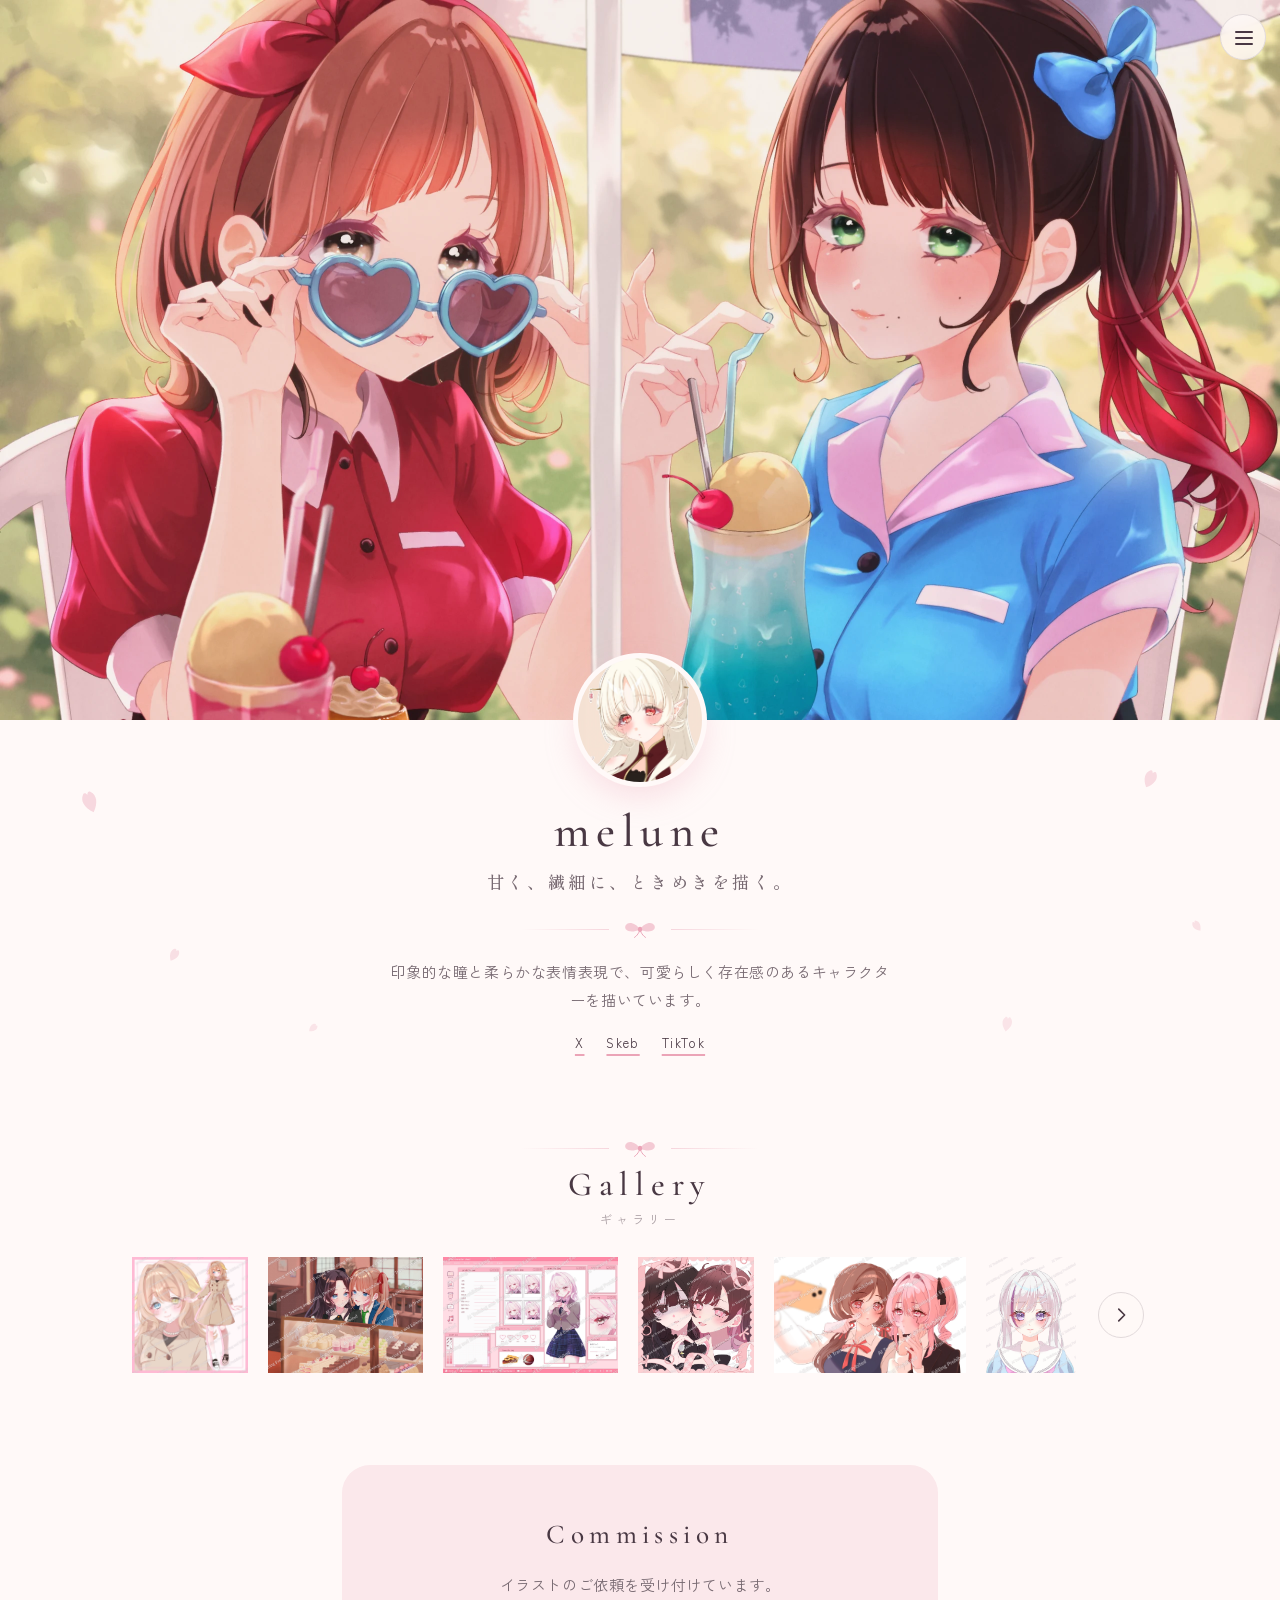
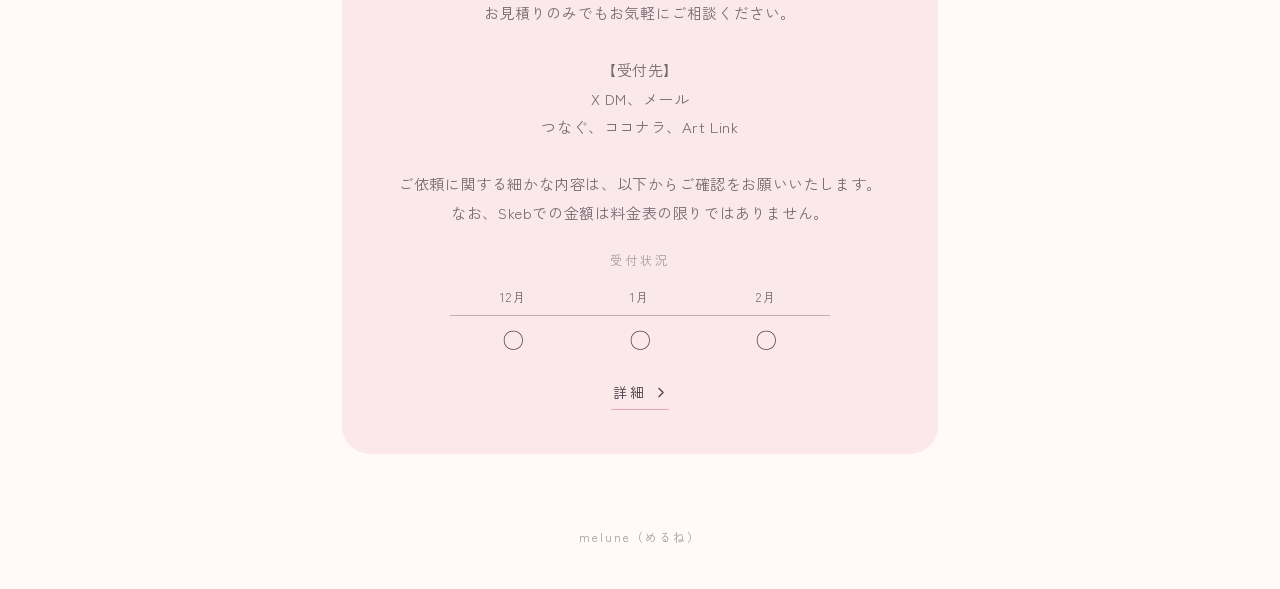
==== commit 235d5832: "Update index.html" ====
--- a/index.html
+++ b/index.html
@@ -7,7 +7,8 @@
 <meta name="description" content="甘く、繊細に、ときめきを描く。melune のイラストポートフォリオ。">
 <meta name="theme-color" content="#FFF9F8">
 <meta name="robots" content="noai, noimageai">
-<link rel="icon" href="favicon.svg" type="image/svg+xml">
+<link rel="icon" href="favicon.png" type="image/png" sizes="256x256">
+<link rel="apple-touch-icon" href="apple-touch-icon.png">
 <link rel="preconnect" href="https://fonts.googleapis.com">
 <link rel="preconnect" href="https://fonts.gstatic.com" crossorigin>
 <link rel="stylesheet" href="https://fonts.googleapis.com/css2?family=Zen+Kaku+Gothic+New:wght@300;400;500;700&amp;family=Zen+Maru+Gothic:wght@300;400;500;700&amp;family=Shippori+Mincho:wght@400;500;700&amp;family=Cormorant+Garamond:ital,wght@0,300;0,400;0,500;0,700;1,300;1,400;1,500;1,700&amp;family=Dancing+Script:wght@400;500;700&amp;family=Yomogi&amp;family=DotGothic16&amp;display=swap">
--- a/assets/style.css
+++ b/assets/style.css
@@ -1,4 +1,3 @@
-/* melune portfolio — site styles */
 html,body{margin:0;padding:0}
 body{background:#FFF9F8;color-scheme:light}
 img{max-width:100%}
@@ -137,3 +136,153 @@
 /* image protection (optional) */
 .site.nosave img{-webkit-user-drag:none;-webkit-touch-callout:none;-webkit-user-select:none;user-select:none}
 .site.nosave .work>img,.site.nosave .m-img img,.site.nosave .hero>img,.site.nosave .icon{pointer-events:none}
+
+/* hamburger menu */
+.site .mb{position:fixed;top:14px;right:14px;z-index:40;width:46px;height:46px;padding:0;border-radius:50%;border:1px solid var(--line);background:color-mix(in srgb,var(--bg) 80%,transparent);-webkit-backdrop-filter:blur(8px);backdrop-filter:blur(8px);color:var(--ink);cursor:pointer;display:block;transition:background .2s,border-color .2s,transform .2s}
+.site .mb:hover{background:var(--tint);border-color:var(--tint-2)}
+.site .mb:focus-visible,.site .mn-i:focus-visible{outline:2px solid var(--accent);outline-offset:3px}
+.site .mb-l{position:absolute;left:14px;width:18px;height:1.5px;border-radius:2px;background:currentColor;transition:transform .28s,opacity .2s,top .28s}
+.site .mb-l:nth-child(1){top:16px}.site .mb-l:nth-child(2){top:22px}.site .mb-l:nth-child(3){top:28px}
+.site .mb.is-open .mb-l:nth-child(1){top:22px;transform:rotate(45deg)}
+.site .mb.is-open .mb-l:nth-child(2){opacity:0}
+.site .mb.is-open .mb-l:nth-child(3){top:22px;transform:rotate(-45deg)}
+.site .mn{position:fixed;inset:0;z-index:39;display:flex;align-items:center;justify-content:center;opacity:0;transition:opacity .24s}
+.site .mn.is-show{opacity:1}
+.site .mn-back{position:absolute;inset:0;background:color-mix(in srgb,var(--bg) 95%,transparent);-webkit-backdrop-filter:blur(12px);backdrop-filter:blur(12px)}
+.site .mn-in{position:relative;text-align:center;padding:24px}
+.site .mn-in .orn{margin:0 auto 22px}
+.site .mn-list{list-style:none;display:flex;flex-direction:column;gap:clamp(14px,3.4vw,22px);align-items:center}
+.site .mn-i{display:inline-block;font-family:var(--f-head);font-weight:var(--fw-head);font-size:clamp(1.5rem,1.1rem + 2vw,2.1rem);letter-spacing:.24em;text-indent:.24em;text-decoration:none;color:var(--ink);padding:4px 6px;border-bottom:1px solid transparent;transition:border-color .2s,color .2s,transform .3s,opacity .3s;opacity:0;transform:translateY(8px)}
+.site .mn.is-show .mn-i{opacity:1;transform:none}
+.site .mn.is-show li:nth-child(2) .mn-i{transition-delay:.04s}.site .mn.is-show li:nth-child(3) .mn-i{transition-delay:.08s}
+.site a.mn-i:hover{border-bottom-color:var(--accent)}
+.site .mn-i.is-soon{opacity:.5!important;cursor:default}
+.site .mn-i small{display:block;font-family:var(--f-body);font-size:.7rem;letter-spacing:.12em;text-indent:0;margin-top:-2px}
+@media (max-width:600px){.site .mb{top:10px;right:10px;width:42px;height:42px}.site .mb-l{left:12px}.site .mb-l:nth-child(1){top:14px}.site .mb-l:nth-child(2){top:20px}.site .mb-l:nth-child(3){top:26px}.site .mb.is-open .mb-l:nth-child(1),.site .mb.is-open .mb-l:nth-child(3){top:20px}}
+html{scroll-behavior:auto}
+
+/* top page strip + gallery page */
+.site{--strip-h:clamp(150px,19vw,210px)}
+.site .strip{display:flex;gap:var(--gap);overflow-x:auto;scroll-snap-type:x proximity;padding:2px 2px 10px;scrollbar-width:thin;scrollbar-color:var(--tint-2) transparent;-webkit-overflow-scrolling:touch}
+.site .strip::before,.site .strip::after{content:'';margin:auto}
+.site .strip .work{flex:0 0 auto;width:auto;scroll-snap-align:start}
+.site .strip .work>img{height:var(--strip-h);width:auto;max-width:none}
+.site .strip .ph{flex:0 0 auto;width:auto;height:var(--strip-h)}
+@media (min-width:720px){
+  .site{--strip-h:clamp(200px,24vw,300px)}
+  .site .strip{overflow:visible;justify-content:center;padding:0}
+  .site .strip::before,.site .strip::after{display:none}
+  .site .strip .work,.site .strip .ph{flex:var(--r,.75) 1 0;min-width:0;width:auto;max-width:calc(var(--r,.75) * var(--strip-h))}
+  .site .strip .work>img{width:100%;height:auto;max-width:100%}
+  .site .strip .ph{height:auto}
+}
+.site .more-wrap{text-align:center;margin-top:clamp(14px,3vw,22px)}
+.site .more-wrap .btn{margin-top:0}
+.site .gh{text-align:center;padding:clamp(22px,4vw,34px) 64px 0}
+.site .gh-name{font-family:var(--f-head);font-weight:var(--fw-head);font-size:1.05rem;letter-spacing:.3em;text-indent:.3em;text-decoration:none;color:var(--ink)}
+.site .gp{padding-top:clamp(28px,5vw,44px);min-height:60vh}
+.site .search{position:relative;max-width:420px;margin:22px auto 0}
+.site .s-in{display:block;width:100%;font:inherit;font-size:14px;letter-spacing:.06em;color:var(--ink);background:color-mix(in srgb,var(--bg) 60%,#fff);border:1px solid var(--line);border-radius:999px;padding:10px 40px 10px 42px;outline:none;transition:border-color .2s,box-shadow .2s;-webkit-appearance:none;appearance:none}
+.site .s-in::placeholder{color:var(--ink-3)}
+.site .s-in:focus{border-color:var(--accent);box-shadow:0 0 0 3px color-mix(in srgb,var(--accent) 28%,transparent)}
+.site .s-in::-webkit-search-cancel-button,.site .s-in::-webkit-search-decoration{-webkit-appearance:none;display:none}
+.site .s-ico{position:absolute;left:16px;top:50%;width:16px;height:16px;margin-top:-8px;color:var(--ink-3);pointer-events:none}
+.site .s-x{position:absolute;right:8px;top:50%;margin-top:-14px;width:28px;height:28px;padding:0;border:0;border-radius:50%;background:none;color:var(--ink-3);cursor:pointer;font-size:18px;line-height:1}
+.site .s-x:hover{background:var(--tint)}
+.site .f-result{text-align:right;font-size:12px;letter-spacing:.12em;color:var(--ink-3);margin:-6px 2px 10px}
+.site .m-no{font-size:11px;letter-spacing:.2em;color:var(--ink-3);margin-bottom:6px}
+.site .work .cap .no{display:block;font-family:var(--f-body);font-size:.66rem;letter-spacing:.18em;opacity:.92}
+@media (max-width:600px){.site .s-in{font-size:16px}}
+.site .strip{margin-top:26px}
+
+/* commission page */
+.site .cm{max-width:760px}
+.site .cm-intro{max-width:34em;margin:22px auto 0;text-align:center;color:var(--ink-2);white-space:pre-line;text-wrap:pretty;overflow-wrap:anywhere}
+.site .cm-sec{margin-top:clamp(36px,7vw,56px)}
+.site .g-en.sm{font-size:clamp(1.2rem,1.05rem + .6vw,1.5rem)}
+.site .cm-plans{display:flex;flex-direction:column;gap:clamp(16px,3vw,24px);margin-top:20px}
+.site .cm-plan{background:var(--tint);border-radius:28px;padding:clamp(18px,5vw,34px);display:flex;flex-direction:column;gap:16px}
+.site .cm-ph{display:flex;flex-wrap:wrap;align-items:baseline;justify-content:space-between;gap:6px 16px}
+.site .cm-pn{font-family:var(--f-head);font-weight:var(--fw-head);font-size:clamp(1.15rem,1rem + .6vw,1.45rem);letter-spacing:.14em;line-height:1.5}
+.site .cm-price{font-family:var(--f-head);font-weight:var(--fw-head);font-size:1.1rem;letter-spacing:.1em;color:var(--ink);line-height:1.5}
+.site .cm-desc,.site .cm-body{white-space:pre-line;color:var(--ink-2);text-wrap:pretty;overflow-wrap:anywhere}
+.site .cm-imgs{display:grid;grid-template-columns:repeat(2,minmax(0,1fr));gap:var(--gap);align-items:start}
+.site .cm-imgs.one{grid-template-columns:minmax(0,1fr);max-width:620px;margin:0 auto;width:100%}
+.site .cm-plan.is-image .cm-imgs.one{max-width:none}
+.site .cm-imgs .work .cap{display:none}
+.site .cm-block{margin-top:clamp(36px,7vw,56px)}
+.site .cm-h{font-family:var(--f-head);font-weight:var(--fw-head);font-size:clamp(1.15rem,1rem + .6vw,1.4rem);letter-spacing:.14em;line-height:1.5;padding-bottom:8px;border-bottom:2px solid var(--accent);margin-bottom:14px}
+.site .cm-block .cm-imgs{margin-top:16px}
+.site .cm-apply{margin-top:clamp(36px,7vw,56px)}
+
+/* variants (multiple images per work) */
+.site .vb{position:absolute;top:8px;right:8px;display:inline-flex;align-items:center;gap:4px;font-family:var(--f-body);font-size:11px;letter-spacing:.06em;line-height:1.6;padding:1px 9px 1px 7px;border-radius:999px;background:color-mix(in srgb,var(--bg) 82%,transparent);color:var(--ink);pointer-events:none}
+.site .m-vars{display:flex;flex-wrap:wrap;justify-content:center;gap:8px;padding:12px 8px 0}
+.site .m-var{width:54px;height:54px;padding:0;border:2px solid transparent;border-radius:10px;overflow:hidden;background:var(--tint);cursor:pointer;line-height:0;opacity:.68;transition:opacity .2s,border-color .2s}
+.site .m-var:hover{opacity:1}
+.site .m-var.is-on{border-color:var(--accent);opacity:1}
+.site .m-var img{display:block;width:100%;height:100%;object-fit:cover}
+.site .m-card.has-vars .m-img img{max-height:calc(100vh - 300px)}
+.site.nosave .m-var img{pointer-events:none}
+@media (max-width:600px){.site .m-card.has-vars .m-img img{max-height:calc(100vh - 280px)}.site .m-var{width:46px;height:46px}}
+
+/* top page: arrow at the end of the strip */
+.site .strip-next{flex:0 0 auto;align-self:center;display:grid;place-items:center;width:46px;height:46px;border-radius:50%;border:1px solid var(--line);background:color-mix(in srgb,var(--bg) 80%,transparent);color:var(--ink);text-decoration:none;transition:background .2s,border-color .2s,transform .2s;margin:0 4px 0 2px}
+.site .strip-next:hover{background:var(--tint);border-color:var(--tint-2);transform:translateX(3px)}
+.site .strip-next:focus-visible{outline:2px solid var(--accent);outline-offset:3px}
+
+/* schedule / status / form */
+.sr-only{position:absolute!important;width:1px;height:1px;padding:0;margin:-1px;overflow:hidden;clip:rect(0,0,0,0);white-space:nowrap;border:0}
+.site .cta-more{margin-top:20px}
+.site .tlink{display:inline-flex;align-items:center;gap:6px;font-size:14px;letter-spacing:.22em;text-decoration:none;color:var(--ink);padding:0 2px 3px;border-bottom:1px solid var(--accent);transition:gap .2s,border-color .2s}
+.site .tlink:hover{gap:11px;border-bottom-color:var(--ink)}
+.site .tlink:focus-visible{outline:2px solid var(--accent);outline-offset:4px}
+.site .tlink svg{width:13px;height:13px;flex:none}
+.site .sc{margin-top:22px}
+.site .sc-l{font-size:12px;letter-spacing:.24em;color:var(--ink-3);margin-bottom:8px}
+.site .sc-t{border-collapse:collapse;table-layout:fixed;width:min(100%,380px);margin:0 auto}
+.site .sc-t th{font-weight:var(--fw-body);font-size:12px;letter-spacing:.14em;color:var(--ink-2);padding:6px 6px;border-bottom:1px solid color-mix(in srgb,var(--ink) 18%,transparent)}
+.site .sc-t td{text-align:center;padding:10px 4px 2px;font-family:var(--f-head);font-size:1.35rem;line-height:1.4}
+.site .sc-t.words{width:min(100%,540px)}
+.site .sc-t.words td{font-family:var(--f-body);font-size:14px;letter-spacing:.08em}
+.site .sc-t td[data-m="x"]{color:var(--ink-3)}
+.site .sc-none{color:var(--ink-3)}
+.site .cm-sched{text-align:center}
+.site .cm-sched .sc{margin-top:0}
+.site .cm-stats{display:flex;justify-content:center;gap:clamp(28px,9vw,72px);margin-top:clamp(28px,6vw,40px)}
+.site .cm-stat{text-align:center}
+.site .cm-sl{display:block;font-size:12px;letter-spacing:.2em;color:var(--ink-3)}
+.site .cm-sn{display:block;font-family:var(--f-head);font-weight:var(--fw-head);font-size:1.9rem;line-height:1.4}
+.site .cm-sn b{font-weight:inherit}
+.site .cm-sn small{font-size:.9rem;letter-spacing:.1em;margin-left:2px}
+.site .cm-pr{display:flex;flex-direction:column;align-items:flex-end}
+.site .cm-busy{font-size:12px;letter-spacing:.1em;color:var(--ink-3)}
+.site button.btn{border:0;cursor:pointer;font-size:14px}
+.site .fm{position:fixed;inset:0;z-index:60;display:flex;align-items:center;justify-content:center;padding:clamp(8px,2vw,24px)}
+.site .fm-back{position:absolute;inset:0;background:color-mix(in srgb,var(--ink) 42%,transparent);-webkit-backdrop-filter:blur(4px);backdrop-filter:blur(4px)}
+.site .fm-card{position:relative;width:min(560px,100%);max-height:100%;overflow:auto;background:var(--bg);border-radius:22px;padding:clamp(22px,5vw,36px)}
+.site .fm-x{top:10px;right:10px}
+.site .fm-h{font-family:var(--f-head);font-weight:var(--fw-head);font-size:clamp(1.2rem,1.05rem + .6vw,1.5rem);letter-spacing:.14em;text-align:center}
+.site .fm-note{text-align:center;color:var(--ink-2);font-size:13px;margin-top:6px;text-wrap:pretty}
+.site .fm-form{margin-top:20px;display:flex;flex-direction:column;gap:14px}
+.site .fm-f{display:flex;flex-direction:column;gap:5px}
+.site .fm-l{font-size:12px;letter-spacing:.1em;color:var(--ink-2)}
+.site .fm-l em{font-style:normal;font-size:11px;color:var(--ink-3);margin-left:8px}
+.site .fm-f input,.site .fm-f select,.site .fm-f textarea{display:block;width:100%;font:inherit;font-size:15px;color:var(--ink);background:color-mix(in srgb,var(--bg) 55%,#fff);border:1px solid var(--line);border-radius:12px;padding:10px 12px;outline:none;transition:border-color .2s,box-shadow .2s}
+.site .fm-f textarea{resize:vertical;line-height:1.7}
+.site .fm-f input:focus,.site .fm-f select:focus,.site .fm-f textarea:focus{border-color:var(--accent);box-shadow:0 0 0 3px color-mix(in srgb,var(--accent) 28%,transparent)}
+.site .fm-chk{display:flex;gap:10px;align-items:flex-start;font-size:13px;color:var(--ink-2);cursor:pointer}
+.site .fm-chk input{margin-top:5px;accent-color:var(--accent)}
+.site .fm-hp{position:absolute!important;left:-9999px;width:1px;height:1px;opacity:0}
+.site .fm-msg{font-size:13px;text-align:center;color:var(--ink-2);text-wrap:pretty}
+.site .fm-msg.err{color:#b4415a}
+.site .fm-actions{text-align:center}
+.site .fm-actions .btn{margin-top:2px}
+.site .fm-send:disabled{opacity:.6;cursor:default}
+.site .fm-done{text-align:center;padding:16px 0 4px}
+.site .fm-done p{color:var(--ink-2);text-wrap:pretty}
+@media (max-width:600px){.site .fm-f input,.site .fm-f select,.site .fm-f textarea{font-size:16px}}
+
+.site .cm-sites{margin-top:clamp(28px,5vw,40px);text-align:center}.site .cm-sl2{font-size:13px;letter-spacing:.14em;opacity:.7;margin:0 0 14px}.site .cm-sk{display:flex;flex-wrap:wrap;justify-content:center;gap:14px 28px;margin:0}
+
+.site .cm-gl{text-align:center;margin:clamp(28px,5vw,40px) 0 0}
